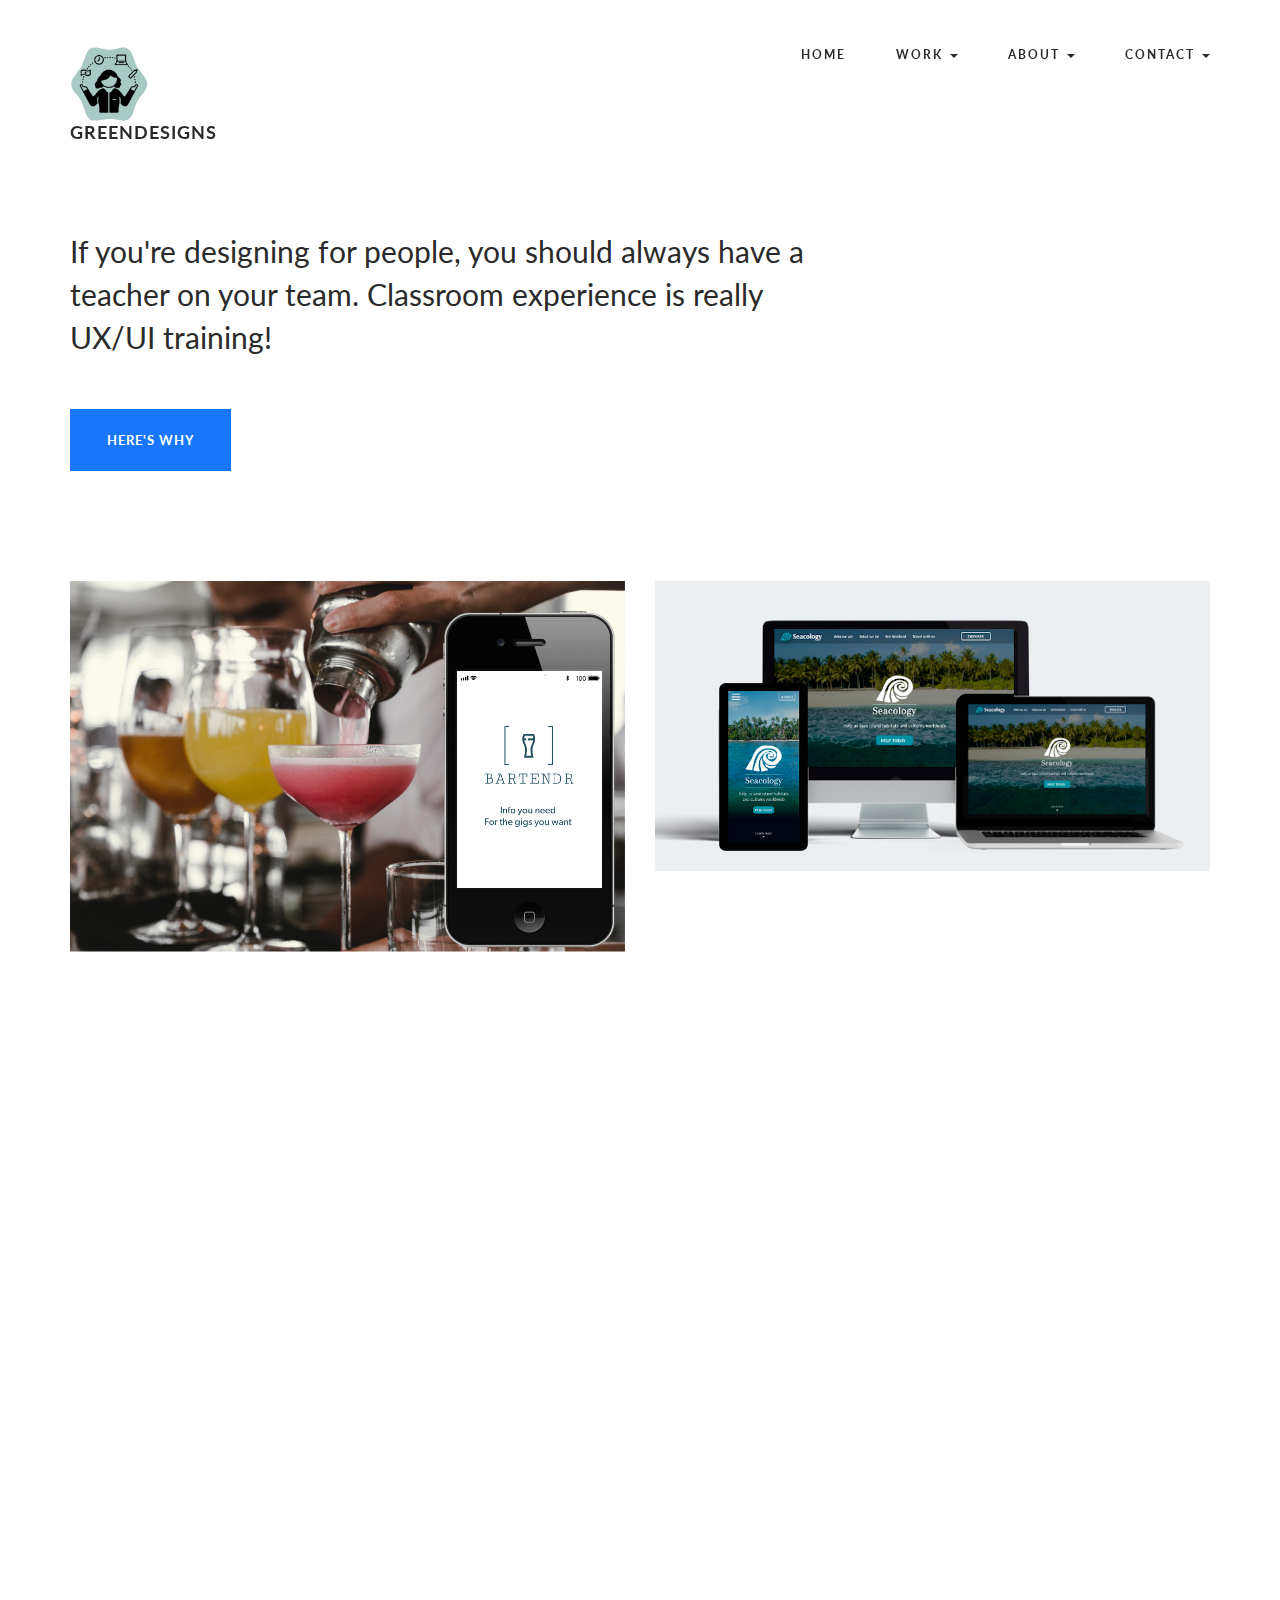
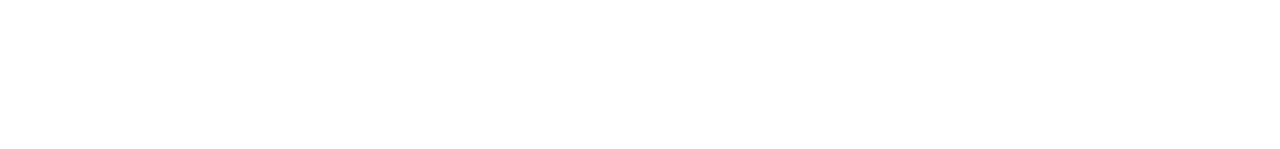
==== index.html @ 4556c654 "Add files via upload" ====
<!DOCTYPE html>
<html lang="en">
<head>
  <meta charset="utf-8">
  <meta http-equiv="X-UA-Compatible" content="IE=edge">
  <meta name="viewport" content="width=device-width, initial-scale=1">
  <!-- The above 3 meta tags *must* come first in the head; any other head content must come *after* these tags -->

  <title>GreenDesigns</title>

  <!-- Favicon -->
  <link href="assets/favicon.ico" rel="shortcut icon" />
  <link href="assets/apple-touch-icon.png" rel="apple-touch-icon" />

  <!-- Fonts -->
  <link href="https://fonts.googleapis.com/css?family=Lato:400,400i,700" rel="stylesheet">
  <link href="assets/vendor/fontawesome/css/font-awesome.min.css" rel="stylesheet" />

  <!-- CSS -->
  <link href="assets/vendor/bootstrap/css/bootstrap.min.css" rel="stylesheet" />
  <link href="assets/vendor/lity/lity.min.css" rel="stylesheet" />

  <!-- Main CSS-->
  <link href="assets/css/style.css" rel="stylesheet" />

  <!-- HTML5 shim and Respond.js for IE8 support of HTML5 elements and media queries -->
  <!-- WARNING: Respond.js doesn't work if you view the page via file:// -->
  <!--[if lt IE 9]>
    <script src="https://oss.maxcdn.com/html5shiv/3.7.2/html5shiv.min.js"></script>
    <script src="https://oss.maxcdn.com/respond/1.4.2/respond.min.js"></script>
  <![endif]-->

</head>
<body>


<nav class="navbar navbar-default navbar-fixed-top" id="nav">
  <div class="container">

    <div class="navbar-header">
      <button type="button" class="navbar-toggle collapsed" data-toggle="collapse" data-target="#bs-example-navbar-collapse-1" aria-expanded="false">
        <span class="sr-only">Toggle navigation</span>
        <span class="icon-bar"></span>
        <span class="icon-bar"></span>
        <span class="icon-bar"></span>
      </button>
      <a href="index.html" class="current navbar-brand"> <img src="assets/images/LogoGreenDesigns.png">GreenDesigns</a>
    </div> <!-- /.navbar-header -->

    <div class="collapse navbar-collapse" id="bs-example-navbar-collapse-1">
      <ul class="nav navbar-nav navbar-right">
        <li class="dropdown">
          <!-- <a href="#" class="dropdown-toggle" data-toggle="dropdown" role="button" aria-haspopup="true" aria-expanded="false">Home <span class="caret"></span></a> -->
          <li class='current'><a class='current' href="index.html">Home</a></li>
          <!-- <ul class="dropdown-menu">
            <li class='current'><a class='current' href="index.html">Home 1</a></li>
            <li><a href="index2.html">Home 2</a></li>
            <li><a href="index3.html">Home 3</a></li>
            <li><a href="index4.html">Home 4</a></li>
            <li><a href="index5.html">Home 5</a></li>
            <li><a href="index6.html">Home 6</a></li>
            <li><a href="index7.html">Home 7</a></li>
            <li><a href="index8.html">Home 8</a></li>
            <li><a href="index9.html">Home 9</a></li>
            <li><a href="index10.html">Home 10</a></li>
          </ul> -->
        </li>

        <li class="dropdown">
          <a href="#" class="dropdown-toggle" data-toggle="dropdown" role="button" aria-haspopup="true" aria-expanded="false">Work <span class="caret"></span></a>
          <ul class="dropdown-menu">
            <!-- <li><a href="work1.html">Work 1</a></li>
            <li><a href="work1-labels.html">Work 1 Labels</a></li>
            <li><a href="work2.html">Work 2</a></li>
            <li><a href="work2-labels.html">Work 2 Labels</a></li>
            <li><a href="work3.html">Work 3</a></li>
            <li><a href="work4.html">Work 4</a></li>
            <li><a href="work5.html">Work 5</a></li>
            <li><a href="single-work1.html">Single Work 1</a></li> -->
            <li><a href="bartender.html">BARTENDR APP</a></li>
            <li><a href="seacology.html">Seacology</a></li>
            <li><a href="NWS.html">National Weather Service</a></li>
            <li><a href="convertibles.html">The Convertibles</a></li>
             <!-- <li><a href="single-work-video.html">Single Work Video</a></li> -->
          </ul>
        </li>

        <li class="dropdown">
          <a href="#" class="dropdown-toggle" data-toggle="dropdown" role="button" aria-haspopup="true" aria-expanded="false">About <span class="caret"></span></a>
          <ul class="dropdown-menu">
            <!-- <li><a href="about-agency.html">About Agency</a></li> -->
            <li class='current'><a class='current' href="about-solo1.html">About Solo</a></li>
            <!-- <li><a href="about-solo2.html">About Solo 2</a></li> -->
          </ul>
        </li>

        <!-- <li class="dropdown">
          <a href="#" class="dropdown-toggle" data-toggle="dropdown" role="button" aria-haspopup="true" aria-expanded="false">Blog <span class="caret"></span></a>
          <ul class="dropdown-menu">
            <li><a href="blog1.html">Blog 1</a></li>
            <li><a href="blog1-sidebar.html">Blog 1 Sidebar</a></li>
            <li><a href="blog2.html">Blog 2</a></li>
            <li><a href="blog2-sidebar.html">Blog 2 Sidebar</a></li>
            <li><a href="blog3.html">Blog 3</a></li>
          </ul>
        </li> -->

        <li class="dropdown">
          <a href="#" class="dropdown-toggle" data-toggle="dropdown" role="button" aria-haspopup="true" aria-expanded="false">Contact <span class="caret"></span></a>
          <ul class="dropdown-menu">
            <!-- <li><a href="contact1.html">Contact 1</a></li>
            <li><a href="contact2.html">Contact 2</a></li> -->
            <li><a href="contact3.html">Contact 3</a></li> 
          </ul>
        </li>
      </ul>
    </div> <!-- /.collapse -->

  </div> <!-- /.container -->
</nav>


<div class="container">
  <div class="intro1">
    <div class="row">
      <div class="col-md-8">

        <p class="scrollreveal">If you're designing for people, you should always have a teacher on your team.  Classroom experience is really UX/UI training!
          <br> </p>

        <div class="scrollreveal">
          <a href="about-solo1.html" class="btn btn-default">Here's Why</a>
        </div>

      </div> <!-- /.col-md-8 -->
    </div> <!-- /.row -->
  </div> <!-- /.intro1 -->
</div> <!-- /.container -->


<div class="work work5">
  <div class="container">
    <div class="row">

      <div class="col-sm-6">
        <a href="bartender.html" class="scrollreveal">
          <img src="assets/images/bartendersplash.png" class="img-responsive" alt="" />
          <div class="overlay">
            <div class="content">
              <p>BARTENDR Details</p>
            </div> <!-- /.content -->
          </div> <!-- /.overlay -->
        </a>

        <a href="convertibles.html" class="scrollreveal">
          <img src="assets/images/convertibleshero1.png" class="img-responsive" alt="" />
          <div class="overlay">
            <div class="content">
              <p>The Convertibles Details</p>
            </div> <!-- /.content -->
          </div> <!-- /.overlay -->
        </a>
      </div> <!-- /.col-md-6 -->

      <div class="col-sm-6">
        <a href="seacology.html" class="scrollreveal">
          <img src="assets/images/seacologymockup.png" class="img-responsive" alt="" />
          <div class="overlay">
            <div class="content">
              <p>Seacology Details</p>
            </div> <!-- /.content -->
          </div> <!-- /.overlay -->
        </a>

        <a href="NWS.html" class="scrollreveal">
          <img src="assets/images/NWShero.png" class="img-responsive" alt="" />
          <div class="overlay">
            <div class="content">
              <p>NWS Details</p>
            </div> <!-- /.content -->
          </div> <!-- /.overlay -->
        </a>
      </div> <!-- /.col-md-6 -->

    </div> <!-- /.row -->
  </div> <!-- /.container -->
</div> <!-- /.work5 -->


<footer class="footer1 scrollreveal">
  <div class="container">
    <div class="row">
      <div class="col-sm-6">
        <div class="brand">
          <p><span>Green</span>Designs</p>
        </div>
        <div class="copyright">
          <p>2019 &copy; All Rights Reserved</p>
        </div>
      </div> <!-- /.col-md-2 -->

      <div class="col-sm-6">
        <ul class="social list-inline list-unstyled pull-right">
          <li><a href="https://www.facebook.com/lynn.zaunergreen"><i class="fa fa-facebook"></i></a></li>
          <li><a href="#"><i class="fa fa-twitter"></i></a></li>
          <li><a href="#"><i class="fa fa-dribbble"></i></a></li>
        </ul>
      </div> <!-- /.col-md-6 -->
    </div> <!-- /.row -->
  </div> <!-- /.container -->
</footer>


<script src="assets/js/jquery-2.2.4.min.js"></script>
<script src="assets/vendor/bootstrap/js/bootstrap.min.js"></script>
<script src="assets/vendor/scrollreveal/scrollreveal.min.js"></script>
<script src="assets/vendor/lity/lity.min.js"></script>
<script src="assets/vendor/match-height/jquery.matchHeight-min.js"></script>
<script src="assets/contact-form/js/validator.min.js"></script>
<script src="assets/contact-form/js/form-scripts.js"></script>
<script src="assets/js/scripts.js"></script>
</body>
</html>
---- assets/css/style.css ----
/*
Template Name: Reflekt
Theme URI: https://wearekllr.com/demos/reflekt-html
Author: KLLR
Author URI: http://themes.wearekllr.com/
Description: Reflekt - Minimalist Portfolio HTML Template
Version: 1.0
Support: https://kllr.ticksy.com
*/


/*--------------------------------------------------------------
>>> TABLE OF CONTENTS:
----------------------------------------------------------------
01. Base
  01.1 Typography
  01.2 Forms
  01.3 Misc
02. Components
  02.1 Navigation
  02.2 Buttons
  02.3 Footer
03. Layout (page sections)
  03.1 intro
  03.2 Work
  03.3 Single-Work
  03.4 About
  03.5 Blog
  03.6 Single-post
  03.7 Contact
04. Media Queries
--------------------------------------------------------------*/

/*--------------------------------------------------------------
01. Base
--------------------------------------------------------------*/

/**
 * 01.1 Typography
 */

body {
    font-family: 'Lato', sans-serif;
    color: #2A2A2A;
}

h1 {
    font-weight: 700;
}

h2 {
    font-size: 40px;
    font-weight: 700;
    line-height: 1.35em;
    margin-top: 0;
}

p {
    font-size: 18px;
}

a {
    color: #1977FF;
    text-decoration: none;
}

.quote {
    font-style: italic;
    font-size: 26px;
}

.light {
    color: #787878;
}


/**
 * 01.2 Forms
 */

.form-control {
    font-size: 16px;
    height: 50px;
    border-radius: 0;
    -webkit-box-shadow: none;
    box-shadow: none;
}


/**
 * 01.3 Misc.
 */

.container-fluid {
    padding-right: 0px;
    padding-left: 0px;
}

.container-fluid .col-md-6 {
    padding-right: 0px;
    padding-left: 0px;
}

.no-gutter > [class*='col-'] {
    padding-right: 0;
    padding-left: 0;
}

.row-centered {
    text-align: center;
}

.col-centered {
    display: inline-block;
    float: none;
    text-align: left;
    margin-right: -4px;
}



/*--------------------------------------------------------------
02. Components
--------------------------------------------------------------*/

/**
 * 02.1 Navigation
 */

.navbar-default {
    background-color: transparent;
    border: none;
    padding-top: 30px;
}

.navbar-default .navbar-brand {
    color: #2A2A2A;
    font-size: 18px;
    font-weight: 700;
    letter-spacing: 1px;
    text-transform: uppercase;
}

.navbar-default .navbar-brand:hover {
    color: #2A2A2A;
}

.navbar-default .navbar-nav > li > a {
    color: #2A2A2A;
    font-size: 12px;
    font-weight: 700;
    letter-spacing: 2px;
    text-transform: uppercase;
    transition: color ease-in-out 300ms;
    -webkit-transition: color ease-in-out 300ms;
}

.navbar-default .navbar-nav > li > a:hover {
    color: #1977FF;
}

ul.nav.navbar-nav {
    padding-top: 5px;
}

.nav > li > a {
    padding: 10px 25px;
}

.navbar-right {
    margin-right: -25px;
}

#nav.scrolled {
    background-color: #fff;
    padding-top: 10px;
    padding-bottom: 5px;
    -webkit-box-shadow: 0 2px 20px 0 rgba(26, 26, 26, 0.08);
    box-shadow: 0 2px 20px 0 rgba(26, 26, 26, 0.08);
    transition: all ease-in-out 300ms;
    -webkit-transition: all ease-in-out 300ms;
}

.dropdown-menu {
    border-color: #ececec;
    border-radius: 0;
    top: 50px;
    -webkit-box-shadow: 0 8px 25px rgba(30, 30, 30, 0.1);
    box-shadow: 0 8px 25px rgba(30, 30, 30, 0.1);
    padding: 18px 10px 18px 20px;
}

.dropdown-menu > li > a {
    color: #787878;
    font-size: 14px;
    padding-top: 7px;
    padding-bottom: 7px;
}

.navbar-default .navbar-nav > .open > a,
.navbar-default .navbar-nav > .open > a:focus {
    color: #1977FF;
    background-color: transparent;
}

.dropdown-menu > li > a:focus,
.dropdown-menu > li > a:hover {
    background-color: transparent;
    color: #1977FF;
}

.navbar-default .navbar-toggle {
    border: none;
}

.navbar-default .navbar-toggle .icon-bar {
    background-color: #2A2A2A;
    width: 24px;
    height: 3px;
}


/* page nav */

.page-nav {
    padding-top: 95px;
    padding-bottom: 30px;
}

.page-nav a {
    font-size: 12px;
    color: #787878;
    text-transform: uppercase;
    text-decoration: none;
    letter-spacing: 1px;
}

.page-nav i {
    font-size: 25px;
    color: #e1e1e1;
    bottom: 5px;
    position: relative;
}

.page-nav h2 {
    font-size: 18px;
    font-weight: 700;
    color: #2A2A2A;
    text-transform: none;
}


/**
 * 02.1 Buttons
 */

.btn {
    font-size: 13px;
    font-weight: 700;
    text-transform: uppercase;
    letter-spacing: 1px;
    border-width: 2px;
    border-radius: 0px;
    padding: 20px 35px;
    transition: all ease-in-out 300ms;
    -webkit-transition: all ease-in-out 300ms;
}

.btn-default {
    background-color: #1977FF;
    color: #fff;
    border-color: #1977FF;
}

.btn-default:hover {
    background-color: transparent;
    color: #1977FF;
    border-color: #1977FF;
}

.btn-dark {
    background-color: #2A2A2A;
    color: #fff;
    border-color: #2A2A2A;
}

.btn-dark:hover {
    background-color: transparent;
    color: #2A2A2A;
}

.btn-white {
    background-color: #fff;
    color: #2A2A2A;
    border-color: #fff;
}

.btn-white:hover {
    background-color: transparent;
    color: #fff;
    border-color: #fff;
}

.btn-tag {
    background-color: transparent;
    color: #787878;
    border-color: #787878;
    border-width: 1px;
    padding: 8px 12px;
    text-transform: none;
    font-weight: 400;
    margin-bottom: 12px;
}

.btn-tag:hover {
    background-color: #787878;
    color: #fff;
    border-color: #787878;
}


/**
* 02.3 Footer
*/

footer .brand {
    text-transform: uppercase;
    font-size: 18px;
    color: #939393;
}

footer .brand span {
    color: #2A2A2A;
}

footer .nav-footer a {
    color: #787878;
    font-size: 16px;
    transition: opacity ease-in-out 300ms;
    -webkit-transition: opacity ease-in-out 300ms;
}

footer .nav-footer a:hover {
    color: #1977FF;
    text-decoration: none;
}

footer .nav-footer .footer-title {
    font-size: 16px;
    margin-bottom: 20px;
    color: #2A2A2A !important;
}

footer .nav-footer li {
    margin-bottom: 10px;
}

footer .social {
    text-align: right;
}

footer .social a {
    color: #2A2A2A;
    font-size: 18px;
}

footer .social i {
    transition: transform ease-in-out 300ms;
    -webkit-transition: transform ease-in-out 300ms;
}

footer .social i:hover {
    -webkit-transform: translateY(-3px);
    transform: translateY(-3px);
}

footer .social li {
    margin-left: 6px;
}

.footer1 {
    padding-top: 100px;
    padding-bottom: 50px;
}

.footer2 {
    text-align: center;
    padding-top: 90px;
    padding-bottom: 30px;
}

.footer2 .brand p {
    font-size: 24px;
}

.footer2 .social {
    text-align: center;
    margin-top: 20px;
    margin-bottom: 30px;
}

.footer3 {
    padding-top: 80px;
    padding-bottom: 40px;
}

.footer3 .social {
    text-align: center;
    margin-bottom: 30px;
}

.footer3 .social a {
    font-size: 13px;
    text-transform: uppercase;
    font-weight: 700;
    transition: color ease-in-out 300ms;
    -webkit-transition: color ease-in-out 300ms;
    margin-left: 10px;
    margin-right: 10px;
}

.footer3 .social a:hover {
    color: #1977FF;
    text-decoration: none;
}

.footer3 .copyright {
    text-align: center;
}

.copyright p {
    font-size: 14px;
    color: #787878;
    margin-top: 8px;
}



/*--------------------------------------------------------------
03. Layout
--------------------------------------------------------------*/

/**
* 03.1 Intro
*/

.intro1 {
    padding-bottom: 110px;
}

.intro1 p {
    font-size: 30px;
    padding: 230px 0px 40px 0px;
}

.intro2 {
    text-align: center;
    padding: 240px 0px 130px 0px;
}

.intro2 h1 {
    font-size: 70px;
    font-weight: 700;
    padding-bottom: 50px;
}

.intro2 p {
    font-size: 20px;
    color: #676767;
    padding-bottom: 40px;
}

.intro3 {
    text-align: left;
    padding: 200px 0px 100px 0px;
}

.intro3 h1 {
    font-size: 55px;
    padding-bottom: 25px;
}

.intro3 p {
    font-size: 20px;
    color: #676767;
}

.intro4 {
    text-align: center;
    padding-top: 280px;
    padding-bottom: 180px;
}

.intro4 h1 {
    font-size: 50px;
    font-weight: 400;
    margin-bottom: 40px;
}

.intro4 p {
    font-size: 20px;
    color: #676767;
    width: 75%;
    margin-left: auto;
    margin-right: auto;
    padding-bottom: 40px;
}

.intro4 .social-links {
    font-size: 14px;
    font-weight: 700;
}

.intro4 .social-links .social-fb {
    color: #3A5B97;
}

.intro4 .social-links .social-twit {
    color: #1EA4F1;
}

.intro4 .social-links .social-insta {
    color: #9C39A4;
}

.intro4 .social-links .social-dbl {
    color: #E84E89;
}

.intro4 .social-links li {
    margin-right: 7px;
    margin-left: 7px;
}

.intro5 {
    text-align: left;
    padding: 250px 0px 100px;
}

.intro5 h1 {
    font-size: 50px;
    padding-bottom: 10px;
}

.intro5 h2 {
    font-size: 22px;
    color: #1977FF;
    padding-bottom: 25px;
}

.intro5 p {
    font-size: 20px;
    color: #676767;
    padding-bottom: 35px;
}

.intro5 a {
    color: #a1a1a1;
    transition: color ease-in-out 300ms;
    -webkit-transition: color ease-in-out 300ms;
}

.intro5 a:hover {
    color: #1977FF;
    text-decoration: none;
}

.intro5 li {
    margin-right: 15px;
}

.intro6 {
    text-align: left;
    overflow: hidden;
}

.intro6 h1 {
    font-size: 40px;
    padding-bottom: 35px;
}

.intro6 p {
    font-size: 20px;
    color: #676767;
    padding-bottom: 40px;
}

.intro6 a {
    font-weight: 700;
    color: #2A2A2A;
    transition: color ease-in-out 300ms;
    -webkit-transition: color ease-in-out 300ms;
}

.intro6 a:hover {
    color: #1977FF;
    text-decoration: none;
}

.intro6 li {
    margin-right: 15px;
}

.intro6 .intro-half-left {
    display: -ms-flex;
    display: -webkit-flex;
    display: flex;
    height: 100vh;
    padding-left: 80px;
    padding-right: 80px;
}

.intro6 .content {
    margin-top: auto;
    margin-bottom: auto;
}

.intro6 .intro-half-bg {
    height: 100vh;
    width: 100%;
    background-image: url(../images/intro6bg.jpg);
    background-size: cover;
    background-position: center;
}

.intro7 {
    background-image: url(../images/intro7bg.jpg);
    background-size: cover;
    background-position: center;
    height: 100vh;
    text-align: center;
    display: -ms-flex;
    display: -webkit-flex;
    display: flex;
}

.intro7 .content {
    margin: auto auto;
}

.intro7 h1 {
    font-size: 80px;
    padding-bottom: 45px;
}

.intro7 p {
    font-size: 20px;
    line-height: 1.6em;
    padding-bottom: 40px;
    width: 70%;
    margin-left: auto;
    margin-right: auto;
}

.intro8 {
    text-align: center;
}

.intro8 .frame {
    height: 65vh;
    display: -ms-flex;
    display: -webkit-flex;
    display: flex;
    border: 2px solid #f0f0f0;
    margin-top: 120px;
}

.intro8 .frame .content {
    margin: auto auto;
}

.intro8 h1 {
    font-size: 60px;
    margin-bottom: 45px;
}

.intro8 p {
    font-size: 20px;
    line-height: 1.6em;
    width: 70%;
    margin-left: auto;
    margin-right: auto;
    margin-bottom: 30px;
}

.intro9 .bg {
    background-color: #fafafa;
    height: 550px;
    margin-top: 120px;
    margin-bottom: 120px;
    display: -ms-flex;
    display: -webkit-flex;
    display: flex;
}

.intro9 .bg .content {
    margin-top: auto;
    margin-bottom: auto;
    padding-left: 90px;
}

.intro9 h1 {
    font-size: 50px;
    margin-bottom: 35px;
}

.intro9 p {
    font-size: 18px;
    line-height: 1.6em;
    width: 70%;
    margin-bottom: 30px;
}

.intro9 .social-links {
    font-size: 14px;
    font-weight: 700;
}

.intro9 .social-links a {
    color: #2A2A2A;
    transition: color ease-in-out 300ms;
    -webkit-transition: color ease-in-out 300ms;
}

.intro9 .social-links a:hover {
    color: #1977FF;
    text-decoration: none;
}

.intro9 .social-links li {
    margin-right: 15px;
}

.intro10 {
    margin-top: 150px;
    margin-bottom: 100px;
}

.intro10 h1 {
    font-size: 50px;
    margin-bottom: 25px;
}

.intro10 p {
    font-size: 18px;
    line-height: 1.6em;
    margin-bottom: 30px;
}

.intro10 .intro-half-left {
    display: -ms-flex;
    display: -webkit-flex;
    display: flex;
    height: 540px;
}

.intro10 .intro-half-left .content {
    margin-top: auto;
    margin-bottom: auto;
}


/**
 * 02.2 Work
 */

.work-intro {
    text-align: center;
    margin-top: 200px;
    margin-bottom: 90px;
}

.work-intro h2 {
    font-size: 40px;
}

.work-intro p {
    color: #787878;
}

.work a {
    position: relative;
    display: block;
}

.work a:hover .overlay {
    opacity: 1;
}

.work img {
    margin-left: auto;
    margin-right: auto;
    margin-bottom: 30px;
}

.work .overlay {
    background-color: rgba(255, 255, 255, 0.88);
    position: absolute;
    top: 0;
    bottom: 0;
    left: 0;
    right: 0;
    opacity: 0;
    transition: all ease-in-out 300ms;
    -webkit-transition: all ease-in-out 300ms;
    display: -ms-flex;
    display: -webkit-flex;
    display: flex;
}

.work .overlay .content {
    margin: auto auto;
}

.work .overlay p {
    color: #1977FF;
    font-size: 14px;
    font-weight: 700;
    letter-spacing: 1px;
    text-transform: uppercase;
}

.work1-text .text {
    text-align: center;
    font-size: 16px;
    font-weight: 700;
    margin-bottom: 60px;
}

.work2-text .text {
    text-align: center;
    font-size: 14px;
    font-weight: 700;
    margin-bottom: 50px;
}

.work3 img,
.work4 img {
    margin-bottom: 0;
}


/**
 * 03.3 Single-work
 */

.single-work1 {
    text-align: center;
}

.single-work1 img {
    padding-bottom: 30px;
    margin-left: auto;
    margin-right: auto;
}

.single-work-intro {
    padding-top: 250px;
    margin-bottom: 70px;
}

.single-work-intro h1 {
    font-size: 55px;
}

.single-work-intro p {
    line-height: 1.6em;
    margin-top: 25px;
    margin-bottom: 25px;
    width: 80%;
    margin-left: auto;
    margin-right: auto;
}

.single-work-info li {
    font-size: 14px;
    font-weight: 700;
    text-transform: uppercase;
    color: #787878;
    padding-right: 15px;
}

.single-work2 .single-work-intro {
    padding-top: 250px;
    text-align: left;
}

.single-work2 .single-work-intro p {
    margin-left: 0;
}

.single-work2 img {
    margin-left: auto;
    margin-right: auto;
}

.single-work2 h1 {
    font-size: 55px;
}

.single-work2 p {
    padding: 25px 0px 25px 0px;
}

.single-work2 .single-work-description {
    padding-top: 100px;
    padding-bottom: 90px;
}

.single-work2 h2 {
    font-size: 30px;
}

.single-work2 .description-process h3 {
    font-size: 20px;
}

.single-work2 .description-process span {
    color: #a1a1a1;
    padding-right: 10px;
}

.single-work2 .description-process p {
    font-size: 16px;
}

.single-work3 {
    padding-top: 260px;
}

.single-work3 h1 {
    font-size: 48px;
}

.single-work3 .single-work-intro {
    border: 2px solid #e1e1e1;
    padding: 70px 60px 135px 60px;
    margin-bottom: 0;
}

.single-work3 .single-work-intro p {
    margin-left: 0;
    width: 100%;
}

.single-work3 img {
    margin-bottom: 30px;
    margin-left: auto;
    margin-right: auto;
}

.single-work4 {
    overflow-x: hidden;
    position: relative;
}

.single-work4 .single-work-intro {
    height: 100vh;
    display: -ms-flex;
    display: -webkit-flex;
    display: flex;
    padding-top: 0;
    padding-left: 60px;
    padding-right: 60px;
    margin-bottom: 0;
}

.single-work4 .single-work-intro p {
    margin-left: 0;
    width: 100%;
}

.single-work4 .content {
    margin-top: auto;
    margin-bottom: auto;
}

.single-work4 .work-half-bg {
    background-image: url(../images/single-work4.jpg);
    background-size: cover;
    background-position: center;
    height: 100vh;
    width: 100%;
}

.single-work4 .page-nav {
    padding: 0px !important;
    position: absolute;
    bottom: 30px;
    left: 0;
    right: 0;
}


/* single work video */

.single-work-video img {
    padding-bottom: 0;
}

a.video-player {
    background-size: 100%;
    background-position: center;
    background-repeat: no-repeat;
    width: 750px;
    height: 420px;
    margin-top: 100px;
    margin-left: auto;
    margin-right: auto;
    display: -ms-flex;
    display: -webkit-flex;
    display: flex;
    position: relative;
}

.play-button {
    margin: auto auto;
}

.play-button img {
    transition: all ease-in-out 300ms;
    -webkit-transition: all ease-in-out 300ms;
}

.play-button img:hover {
    -webkit-transform: scale(1.08);
    transform: scale(1.08);
}


/**
 * 03.4 About
 */

.agency-intro {
    text-align: center;
    padding-top: 200px;
    padding-bottom: 70px;
}

.agency-intro h1 {
    font-size: 40px;
    padding-bottom: 40px;
}

.agency-intro p {
    color: #787878;
    line-height: 1.6em;
    padding-bottom: 70px;
    width: 75%;
    margin-left: auto;
    margin-right: auto;
}

.services {
    padding-top: 80px;
}

.services h1 {
    text-align: center;
    font-size: 40px;
    padding-bottom: 30px;
}

.services p {
    text-align: center;
    color: #787878;
    line-height: 1.6em;
    width: 70%;
    margin-left: auto;
    margin-right: auto;
    margin-bottom: 80px;
}

.service-item i {
    font-size: 28px;
    color: #1977FF;
    display: inline-block;
    margin-right: 15px;
}

.service-item h3 {
    font-size: 24px;
    color: #2A2A2A;
    display: inline-block;
}

.service-item li:first-child {
    padding-bottom: 30px;
    margin: 0px !important;
}

.service-item li {
    color: #A1A1A1;
    font-size: 18px;
    margin-bottom: 18px;
}

.about-agency .quote {
    text-align: center;
    padding-top: 140px;
    padding-bottom: 150px;
}

.about-agency .quote p {
    font-size: 30px;
    font-style: italic;
    width: 75%;
    margin-left: auto;
    margin-right: auto;
}

.team {
    padding-bottom: 90px;
}

.team-intro h1 {
    text-align: center;
    font-size: 40px;
    padding-bottom: 30px;
}

.team-intro p {
    text-align: center;
    color: #787878;
    line-height: 1.6em;
    width: 70%;
    margin-left: auto;
    margin-right: auto;
    margin-bottom: 70px;
}

.team-member {
    text-align: center;
}

.team-member img {
    margin-left: auto;
    margin-right: auto;
}

.team-member p {
    font-size: 20px;
    padding-top: 30px;
}

.team-member .team-role {
    font-size: 16px;
    color: #787878;
    padding: 0px 0px 10px 0px;
}

.team-member i {
    font-size: 16px;
    color: #2A2A2A;
}


/* about solo */

.about-solo1 {
    overflow-x: hidden;
}

.about-half-bg {
    height: 100vh;
    width: 100%;
    background-image: url(../images/about-solo1.jpg);
    background-size: cover;
    background-position: center;
}

.about-solo-wrap {
    height: 100vh;
    display: -ms-flex;
    display: -webkit-flex;
    display: flex;
}

.about-solo-wrap .content {
    padding-top: 100px;
    padding-left: 60px;
    padding-right: 60px;
    margin-top: auto;
    margin-bottom: auto;
}

.about-solo-wrap h2 {
    font-size: 50px;
    margin-bottom: 35px;
}

.about-solo-wrap p {
    color: #787878;
    line-height: 1.6em;
    margin-bottom: 30px;
}

.about-solo-wrap .social-links {
    font-size: 14px;
    font-weight: 700;
    margin-top: 20px;
}

.about-solo-wrap .social-links .social-fb {
    color: #3A5B97;
}

.about-solo-wrap .social-links .social-twit {
    color: #1EA4F1;
}

.about-solo-wrap .social-links .social-insta {
    color: #9C39A4;
}

.about-solo-wrap .social-links .social-dbl {
    color: #E84E89;
}

.about-solo-wrap .social-links li {
    margin-right: 15px;
}

.about-solo2 img {
    margin-top: 200px;
    margin-bottom: 130px;
}

.about-solo2 h2 {
    text-align: center;
    font-size: 40px;
    margin-bottom: 40px;
}

.about-solo2 p {
    color: #787878;
    text-align: center;
}

.about-solo2-intro p {
    line-height: 1.6em;
    width: 70%;
    margin-left: auto;
    margin-right: auto;
}


/**
 * 03.5 Blog
 */

.blog1-sidebar {
    padding-top: 200px;
    padding-bottom: 50px;
}

.blog1-sidebar .sidebar input#search.form-control {
    border-radius: 0;
}

.blog1-sidebar .sidebar .form-control {
    margin-bottom: 50px;
}

.blog1-sidebar .sidebar h3 {
    font-size: 16px;
    text-transform: uppercase;
    letter-spacing: 1px;
    margin-bottom: 18px;
}

.blog1-sidebar .sidebar-categories {
    margin-bottom: 48px;
}

.blog1-sidebar .sidebar-categories a {
    color: #787878;
    line-height: 2;
}

.blog1-sidebar .sidebar-recent {
    margin-bottom: 48px;
}

.blog1-sidebar .sidebar-recent .sidebar-recent-post {
    margin-bottom: 15px;
}

.blog1-sidebar .sidebar-recent .sidebar-recent-post a {
    color: #787878;
    display: block;
}

.blog1-sidebar .sidebar-tags li {
    margin-bottom: 10px;
}

.blog1 {
    padding-top: 200px;
    padding-bottom: 20px;
}

.blog-post {
    padding-bottom: 100px;
}

.blog-post img {
    padding-bottom: 50px;
}

.blog-post h1 {
    font-size: 36px;
    margin-bottom: 5px;
}

.blog-post .light {
    font-size: 16px;
    color: #a1a1a1;
}

.blog-post .blog-post-text {
    color: #787878;
    margin: 20px 0px;
}

.blog-post a.read-more {
    color: #2A2A2A;
    text-transform: uppercase;
    letter-spacing: 2px;
}

.blog-post a.read-more:hover {
    color: #1977FF;
    text-decoration: none;
}

.blog-post-box {
    margin-bottom: 110px;
    display: -ms-flex;
    display: -webkit-flex;
    display: flex;
}

.blog-post-box .post-box-image {
    background-size: cover;
    background-position: center;
    width: 100%;
}

.blog-post-box .box-thumb1 {
    background-image: url(../images/blog-post3.jpg);
}

.blog-post-box .box-thumb2 {
    background-image: url(../images/blog-post4.jpg);
}

.blog-post-box .box-thumb3 {
    background-image: url(../images/blog-post5.jpg);
}

.blog-post-box .post-box-content {
    background-color: #fbfbfb;
    padding: 40px 30px 45px 40px;
    position: relative;
}

.blog-post-box .post-box-content h1 {
    font-size: 22px;
    margin-bottom: 5px;
}

.blog-post-box .post-box-content .light {
    margin-bottom: 40px;
}

.blog-post-box .post-box-content p {
    font-size: 16px;
}

.blog-post-box .post-box-content .blog-post-text {
    margin-bottom: 80px;
}

.blog-post-box .post-box-content a {
    color: #2A2A2A;
    font-weight: 700;
    font-size: 12px;
    text-transform: uppercase;
    letter-spacing: 2px;
    padding-bottom: 15px;
}

.blog-post-box .post-box-content hr {
    margin-top: 10px;
    border: 1px solid #e1e1e1;
    width: 100%;
}

.blog3 {
    padding-top: 200px;
    padding-bottom: 50px;
}

.blog3 img {
    margin-left: auto;
    margin-right: auto;
}

.blog3 .blog-post-box-alt {
    margin-bottom: 30px;
}

.blog3 .blog-post-box-alt .post-box-content-alt {
    background-color: #fbfbfb;
    padding: 40px 45px 50px 45px;
    position: relative;
}

.blog3 .blog-post-box-alt .post-box-content-alt h1 {
    font-size: 22px;
    margin-bottom: 5px;
}

.blog3 .blog-post-box-alt .post-box-content-alt .light {
    margin-bottom: 35px;
}

.blog3 .blog-post-box-alt .post-box-content-alt p {
    font-size: 16px;
    color: #787878;
}


/**
 * 03.6 Single Post
 */

.single-post1 {
    padding-top: 280px;
    padding-bottom: 140px;
    overflow-x: hidden;
}

.single-post1 .sidebar input#search.form-control {
    border-radius: 0;
}

.single-post1 .sidebar .form-control {
    margin-bottom: 50px;
}

.single-post1 .sidebar h3 {
    font-size: 16px;
    text-transform: uppercase;
    letter-spacing: 1px;
    margin-bottom: 18px;
}

.single-post1 .sidebar-categories {
    margin-bottom: 48px;
}

.single-post1 .sidebar-categories a {
    color: #787878;
    line-height: 2;
}

.single-post1 .sidebar-recent {
    margin-bottom: 48px;
}

.single-post1 .sidebar-recent .sidebar-recent-post {
    margin-bottom: 15px;
}

.single-post1 .sidebar-recent .sidebar-recent-post a {
    color: #787878;
}

.single-post1 .sidebar-tags li {
    margin-bottom: 10px;
}

.single-post1 .quote p {
    font-size: 26px;
    font-style: italic;
    line-height: 1.65em;
    text-align: center;
    padding-bottom: 50px;
}

.single-post1 img {
    margin-bottom: 40px;
    margin-left: auto;
    margin-right: auto;
}

.single-post1 hr {
    border-top: 2px solid #eee;
}

.single-post-intro {
    padding-bottom: 45px;
}

.single-post-intro img {
    padding-bottom: 40px;
}

.single-post-intro h1 {
    font-size: 42px;
}

.single-post-intro p {
    font-size: 16px;
}

.post-text {
    padding-top: 10px;
    padding-bottom: 20px;
}

.post-text p {
    padding-bottom: 30px;
    line-height: 1.5;
}

.single-post-info {
    padding-top: 70px;
    padding-bottom: 60px;
}

.post-author img {
    position: relative;
    bottom: 10px;
}

.post-author p {
    margin: 0px;
}

.post-author .author-info {
    position: relative;
    left: 20px;
}

.post-author .author-info a {
    text-transform: uppercase;
    font-size: 12px;
    font-weight: 700;
    letter-spacing: 1;
}

.post-author .light {
    font-size: 16px;
    font-weight: 400;
}


/**
 * 03.7 Contact
 */

.contact .form-group {
    margin-bottom: 30px;
}

.contact-intro {
    padding-bottom: 140px;
}

.contact-intro h1 {
    font-size: 40px;
    padding-bottom: 20px;
}

.contact-intro p {
    font-size: 20px;
}

.contact1 {
    padding-top: 240px;
    padding-bottom: 130px;
}

.contact1 .contact-info .contact-info-title {
    font-size: 22px;
    font-weight: 700;
    margin-bottom: 20px;
}

.contact1 .contact-info p {
    font-size: 16px;
}

.contact2 {
    padding-top: 260px;
    padding-bottom: 100px;
}

.contact2 .contact-intro {
    text-align: center;
}

.contact2 h2 {
    font-size: 22px;
    margin-bottom: 50px;
}

.contact2 .contact-info p {
    font-size: 16px;
    font-weight: 700;
    margin-top: 20px;
}

.contact3 {
    padding: 260px 0px 140px 0px;
}

.contact3 .contact-intro {
    text-align: center;
    padding-bottom: 75px;
}

.contact3 #contactForm {
    width: 750px;
    margin-left: auto;
    margin-right: auto;
}



/*--------------------------------------------------------------
04. Media queries
--------------------------------------------------------------*/

@media only screen and (max-width: 1200px) {
    .single-work3 h1 {
        font-size: 40px;
    }
    .single-work3 .single-work-intro {
        padding: 50px 40px 70px 40px;
    }
}

@media only screen and (max-width: 992px) {
    .intro6 .intro-half-left {
        height: auto;
        padding-top: 150px;
        padding-bottom: 50px;
    }
    .intro6 .intro-half-bg {
        height: 300px;
    }
    .single-work3 .single-work-intro {
        border: none;
        text-align: center;
    }
    .team {
        padding-bottom: 20px;
    }
    .agency-intro p {
        width: 100%;
    }
    .team-member {
        margin-bottom: 50px;
    }
    .about-solo2-intro p {
        width: 100%;
    }
    .blog-post-box {
        flex-direction: column;
    }
    .blog-post-box .post-box-image {
        height: 260px;
    }
    .contact2 {
        padding-bottom: 100px;
    }
    .contact2 .contact-info {
        margin-bottom: 50px;
    }
    .contact3 #contactForm {
        width: 100%;
    }
}

@media only screen and (max-width: 768px) {
    ul.nav.navbar-nav {
        background-color: #fff;
        -webkit-box-shadow: 0 2px 20px 0 rgba(26, 26, 26, 0.08);
        box-shadow: 0 2px 20px 0 rgba(26, 26, 26, 0.08);
    }
    .intro4 h1 {
        font-size: 35px;
    }
    .intro4 p {
        width: 100%;
    }
    .intro4 .social-links li {
        margin-right: 4px;
        margin-left: 4px;
    }
    .intro7 h1 {
        font-size: 60px;
    }
    .intro8 .frame {
        border: none;
    }
    .intro8 p {
        width: 80%;
    }
    .intro9 .bg .content {
        padding-left: 30px;
    }
    .intro9 p {
        width: 90%;
    }
    .services {
        text-align: center;
    }
    .services p {
        width: 100%;
    }
    .service-item {
        margin-bottom: 60px;
    }
    .about-agency .quote p {
        width: 100%;
    }
    .team-intro p {
        width: 100%;
    }
    .blog3 {
        text-align: center;
    }
    .blog3 .blog-post-box-alt .post-box-content-alt {
        background-color: #fff;
        padding-left: 15px;
        padding-right: 15px;
    }
    .contact1 .contact-intro {
        text-align: center;
        padding-bottom: 40px;
    }
    .contact1 .contact-info {
        text-align: center;
    }
    .contact1 .contact-info .contact-info-title {
        margin-top: 40px;
    }
    .footer1 {
        text-align: center;
    }
    .footer1 .social {
        text-align: center;
        float: none !important;
        margin-top: 20px;
    }
}

@media only screen and (max-width: 750px) {
    a.video-player {
        width: 100%;
    }
}

@media only screen and (max-width: 480px) {
    .intro6 .intro-half-left {
        padding-left: 30px;
        padding-right: 20px;
    }
    .intro6 li {
        margin-right: 3px;
    }
}

@media only screen and (max-width: 320px) {
    .intro4 h1 {
        font-size: 35px;
    }
    .intro4 p {
        width: 100%;
    }
    .intro4 .social-links li {
        margin-right: 2px;
        margin-left: 2px;
    }
    .intro5 li {
        margin-right: 3px;
    }
    .intro7 h1 {
        font-size: 40px;
    }
    .intro7 p {
        width: 100%;
    }
    .intro8 .frame {
        margin-bottom: 40px;
    }
}
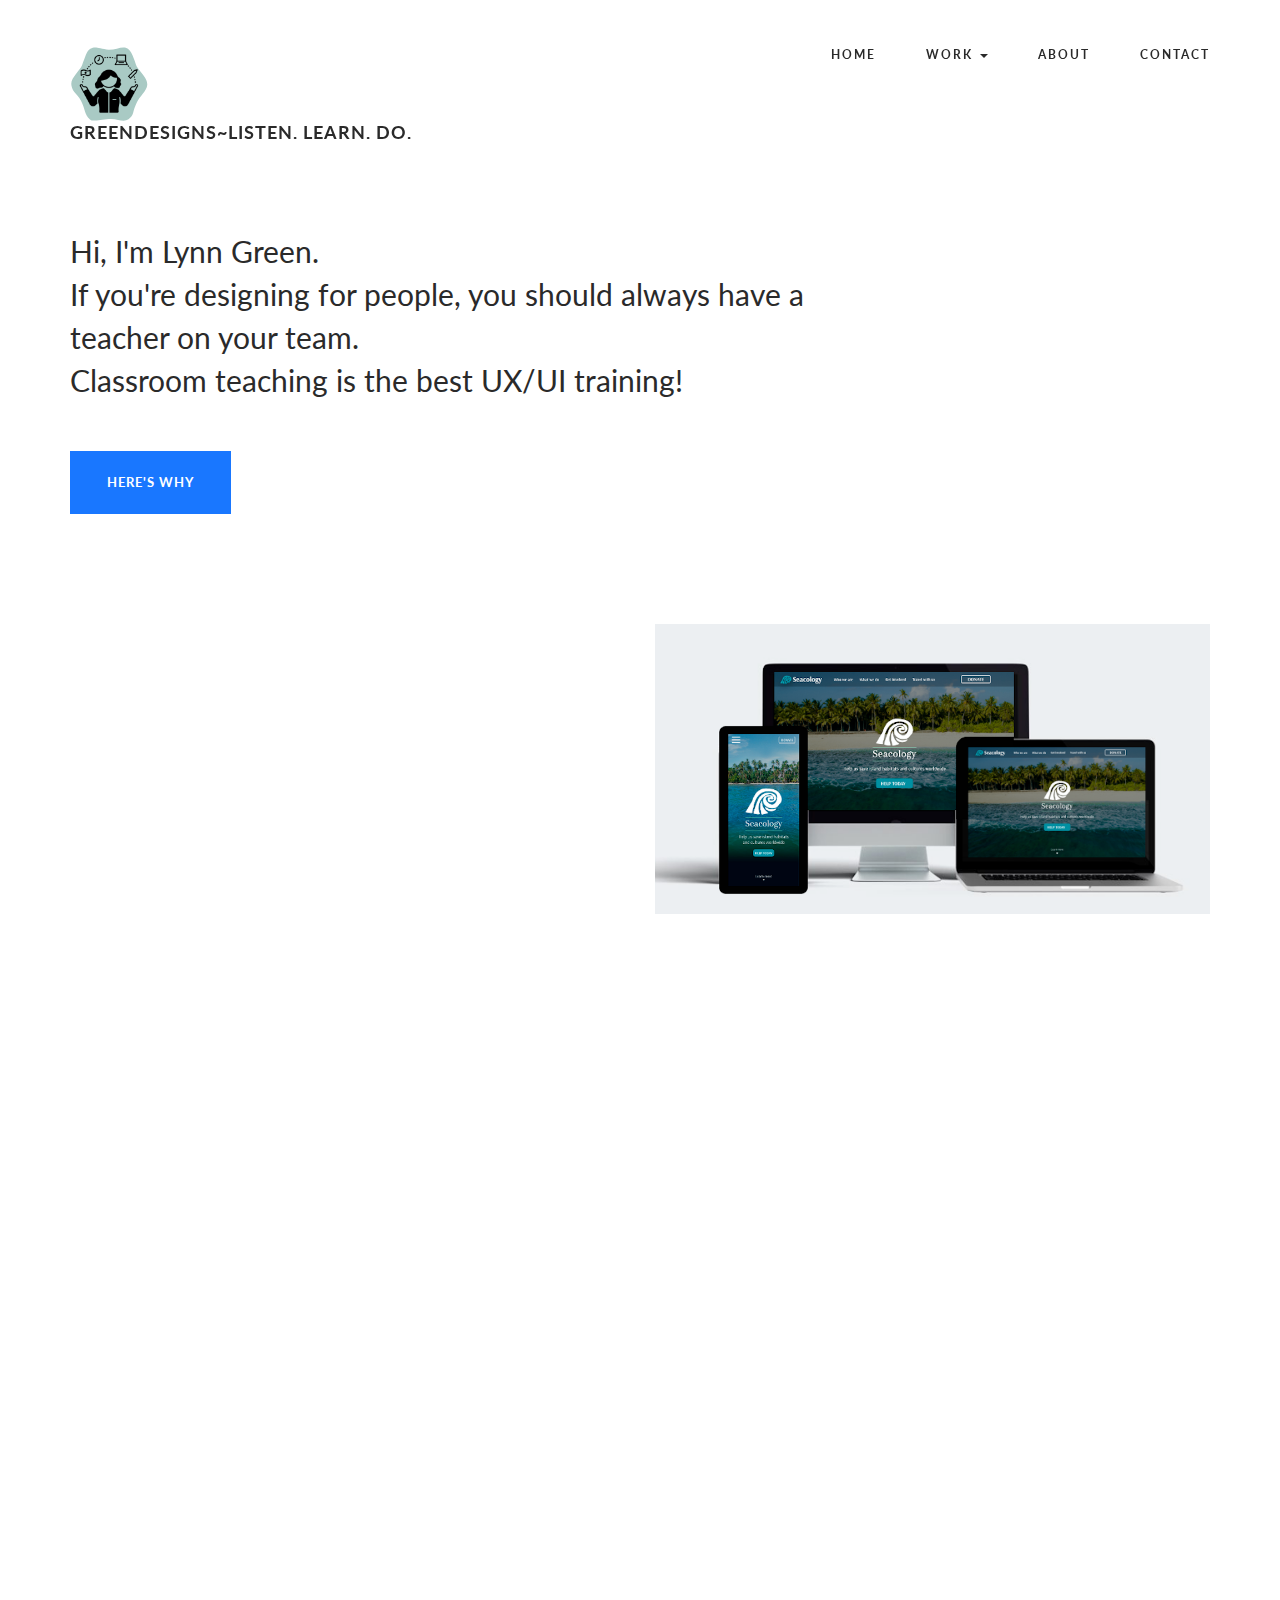
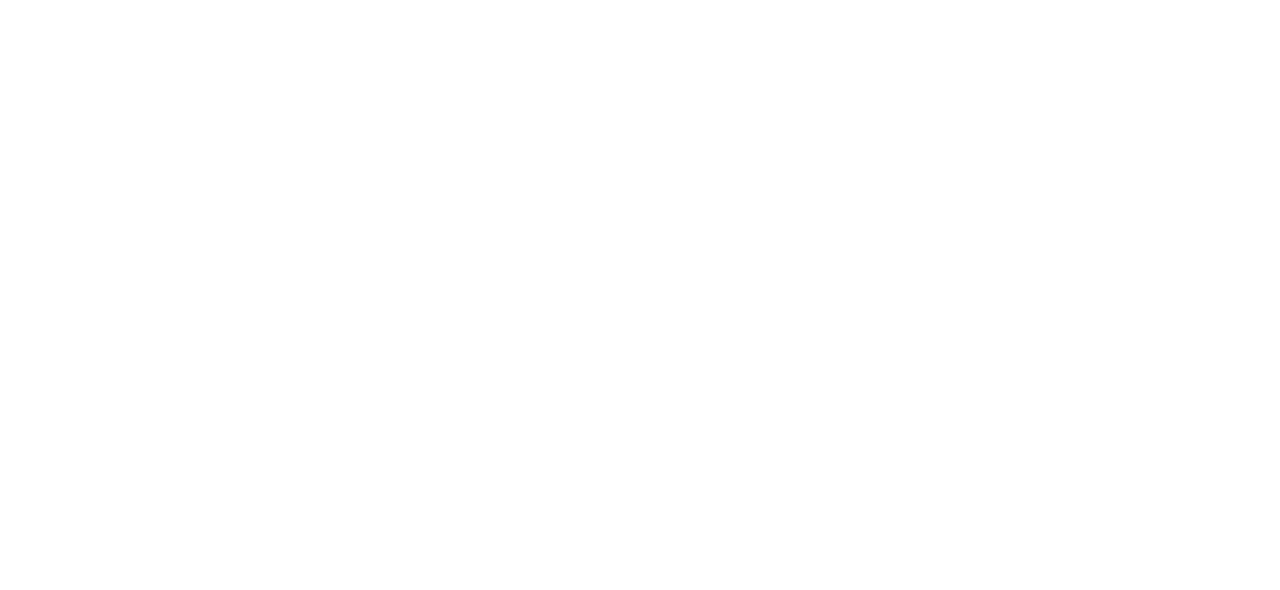
==== commit 4bb207ef: "Navigation and RecipeBox" ====
--- a/index.html
+++ b/index.html
@@ -6,7 +6,7 @@
   <meta name="viewport" content="width=device-width, initial-scale=1">
   <!-- The above 3 meta tags *must* come first in the head; any other head content must come *after* these tags -->
 
-  <title>GreenDesigns</title>
+  <title>GreenDesigns~Listen. Learn. Do.</title>
 
   <!-- Favicon -->
   <link href="assets/favicon.ico" rel="shortcut icon" />
@@ -44,7 +44,7 @@
         <span class="icon-bar"></span>
         <span class="icon-bar"></span>
       </button>
-      <a href="index.html" class="current navbar-brand"> <img src="assets/images/LogoGreenDesigns.png">GreenDesigns</a>
+      <a href="index.html" class="current navbar-brand"> <img src="assets/images/LogoGreenDesigns.png">GreenDesigns~Listen. Learn. Do.</a>
     </div> <!-- /.navbar-header -->
 
     <div class="collapse navbar-collapse" id="bs-example-navbar-collapse-1">
@@ -81,15 +81,17 @@
             <li><a href="seacology.html">Seacology</a></li>
             <li><a href="NWS.html">National Weather Service</a></li>
             <li><a href="convertibles.html">The Convertibles</a></li>
+            <li><a href="recipebox.html">RecipeBox</a></li>
              <!-- <li><a href="single-work-video.html">Single Work Video</a></li> -->
           </ul>
         </li>
 
-        <li class="dropdown">
-          <a href="#" class="dropdown-toggle" data-toggle="dropdown" role="button" aria-haspopup="true" aria-expanded="false">About <span class="caret"></span></a>
+        <!-- <li class="dropdown">
+          <a href="#" class="dropdown-toggle" data-toggle="dropdown" role="button" aria-haspopup="true" aria-expanded="false">About <span class="caret"></span></a> -->
+          <li class='current'><a class='current' href="about-solo1.html">About</a></li>
           <ul class="dropdown-menu">
             <!-- <li><a href="about-agency.html">About Agency</a></li> -->
-            <li class='current'><a class='current' href="about-solo1.html">About Solo</a></li>
+            
             <!-- <li><a href="about-solo2.html">About Solo 2</a></li> -->
           </ul>
         </li>
@@ -104,13 +106,13 @@
             <li><a href="blog3.html">Blog 3</a></li>
           </ul>
         </li> -->
-
-        <li class="dropdown">
-          <a href="#" class="dropdown-toggle" data-toggle="dropdown" role="button" aria-haspopup="true" aria-expanded="false">Contact <span class="caret"></span></a>
+<!-- <li class="dropdown">
+          <a href="#" class="dropdown-toggle" data-toggle="dropdown" role="button" aria-haspopup="true" aria-expanded="false">Contact <span class="caret"></span></a> -->
+          <li><a href="contact3.html">Contact</a></li>
           <ul class="dropdown-menu">
             <!-- <li><a href="contact1.html">Contact 1</a></li>
             <li><a href="contact2.html">Contact 2</a></li> -->
-            <li><a href="contact3.html">Contact 3</a></li> 
+       
           </ul>
         </li>
       </ul>
@@ -125,8 +127,8 @@
     <div class="row">
       <div class="col-md-8">
 
-        <p class="scrollreveal">If you're designing for people, you should always have a teacher on your team.  Classroom experience is really UX/UI training!
-          <br> </p>
+        <p class="scrollreveal">Hi, I'm Lynn Green. <br>If you're designing for people, you should always have a teacher on your team. <br> Classroom teaching is the best UX/UI training!
+          
 
         <div class="scrollreveal">
           <a href="about-solo1.html" class="btn btn-default">Here's Why</a>
@@ -140,18 +142,42 @@
 
 <div class="work work5">
   <div class="container">
+
     <div class="row">
-
       <div class="col-sm-6">
-        <a href="bartender.html" class="scrollreveal">
-          <img src="assets/images/bartendersplash.png" class="img-responsive" alt="" />
-          <div class="overlay">
-            <div class="content">
-              <p>BARTENDR Details</p>
-            </div> <!-- /.content -->
-          </div> <!-- /.overlay -->
-        </a>
-
+        <a href="recipebox.html" class="scrollreveal">
+          <img src="assets/images/recipeboxhero.png" class="img-responsive" alt="" />
+          <div class="overlay">
+            <div class="content">
+              <p>RecipeBox Details</p>
+            </div> <!-- /.content -->
+          </div> <!-- /.overlay -->
+        </a>
+      </div><!--col-sm-6-->
+        <div class="col-sm-6">
+          <a href="seacology.html" class="scrollreveal">
+            <img src="assets/images/seacologymockup.png" class="img-responsive" alt="" />
+            <div class="overlay">
+              <div class="content">
+                <p>Seacology Details</p>
+              </div> <!-- /.content -->
+            </div> <!-- /.overlay -->
+          </a><!--href-->
+        </div><!--col-sm-6-->
+        </div><!--row-->
+
+        <div class="col-sm-6">
+          <a href="bartender.html" class="scrollreveal">
+            <img src="assets/images/bartendersplash.png" class="img-responsive" alt="" />
+            <div class="overlay">
+              <div class="content">
+                <p>BARTENDR Details</p>
+              </div> <!-- /.content -->
+            </div> <!-- /.overlay -->
+          </a><!--href-->
+        </div>
+
+        <div class="col-sm-6"> 
         <a href="convertibles.html" class="scrollreveal">
           <img src="assets/images/convertibleshero1.png" class="img-responsive" alt="" />
           <div class="overlay">
@@ -162,18 +188,21 @@
         </a>
       </div> <!-- /.col-md-6 -->
 
-      <div class="col-sm-6">
-        <a href="seacology.html" class="scrollreveal">
-          <img src="assets/images/seacologymockup.png" class="img-responsive" alt="" />
-          <div class="overlay">
-            <div class="content">
-              <p>Seacology Details</p>
-            </div> <!-- /.content -->
-          </div> <!-- /.overlay -->
-        </a>
-
-        <a href="NWS.html" class="scrollreveal">
+      <div class="col-sm-6"> 
+       <a href="NWS.html" class="scrollreveal">
           <img src="assets/images/NWShero.png" class="img-responsive" alt="" />
+          <div class="overlay">
+            <div class="content">
+              <p>NWS Details</p>
+            </div> <!-- /.content -->
+          </div> <!-- /.overlay -->
+        </a>
+      </div> <!-- /.col-md-6 -->
+
+     
+      <div class="col-sm-6"> 
+        <a href="recipebox.html" class="scrollreveal">
+          <img src="assets/images/recipeboxherohero.png" class="img-responsive" alt="" />
           <div class="overlay">
             <div class="content">
               <p>NWS Details</p>
@@ -198,14 +227,15 @@
           <p>2019 &copy; All Rights Reserved</p>
         </div>
       </div> <!-- /.col-md-2 -->
-
+     
       <div class="col-sm-6">
         <ul class="social list-inline list-unstyled pull-right">
           <li><a href="https://www.facebook.com/lynn.zaunergreen"><i class="fa fa-facebook"></i></a></li>
-          <li><a href="#"><i class="fa fa-twitter"></i></a></li>
-          <li><a href="#"><i class="fa fa-dribbble"></i></a></li>
+          <li><a href="https://twitter.com/nachomamasmath"><i class="fa fa-twitter"></i></a></li>
+          <li><a href="https://www.linkedin.com/in/lynn-z-green/"><i class="fa fa-linkedin"></i></a></li>
         </ul>
       </div> <!-- /.col-md-6 -->
+     
     </div> <!-- /.row -->
   </div> <!-- /.container -->
 </footer>
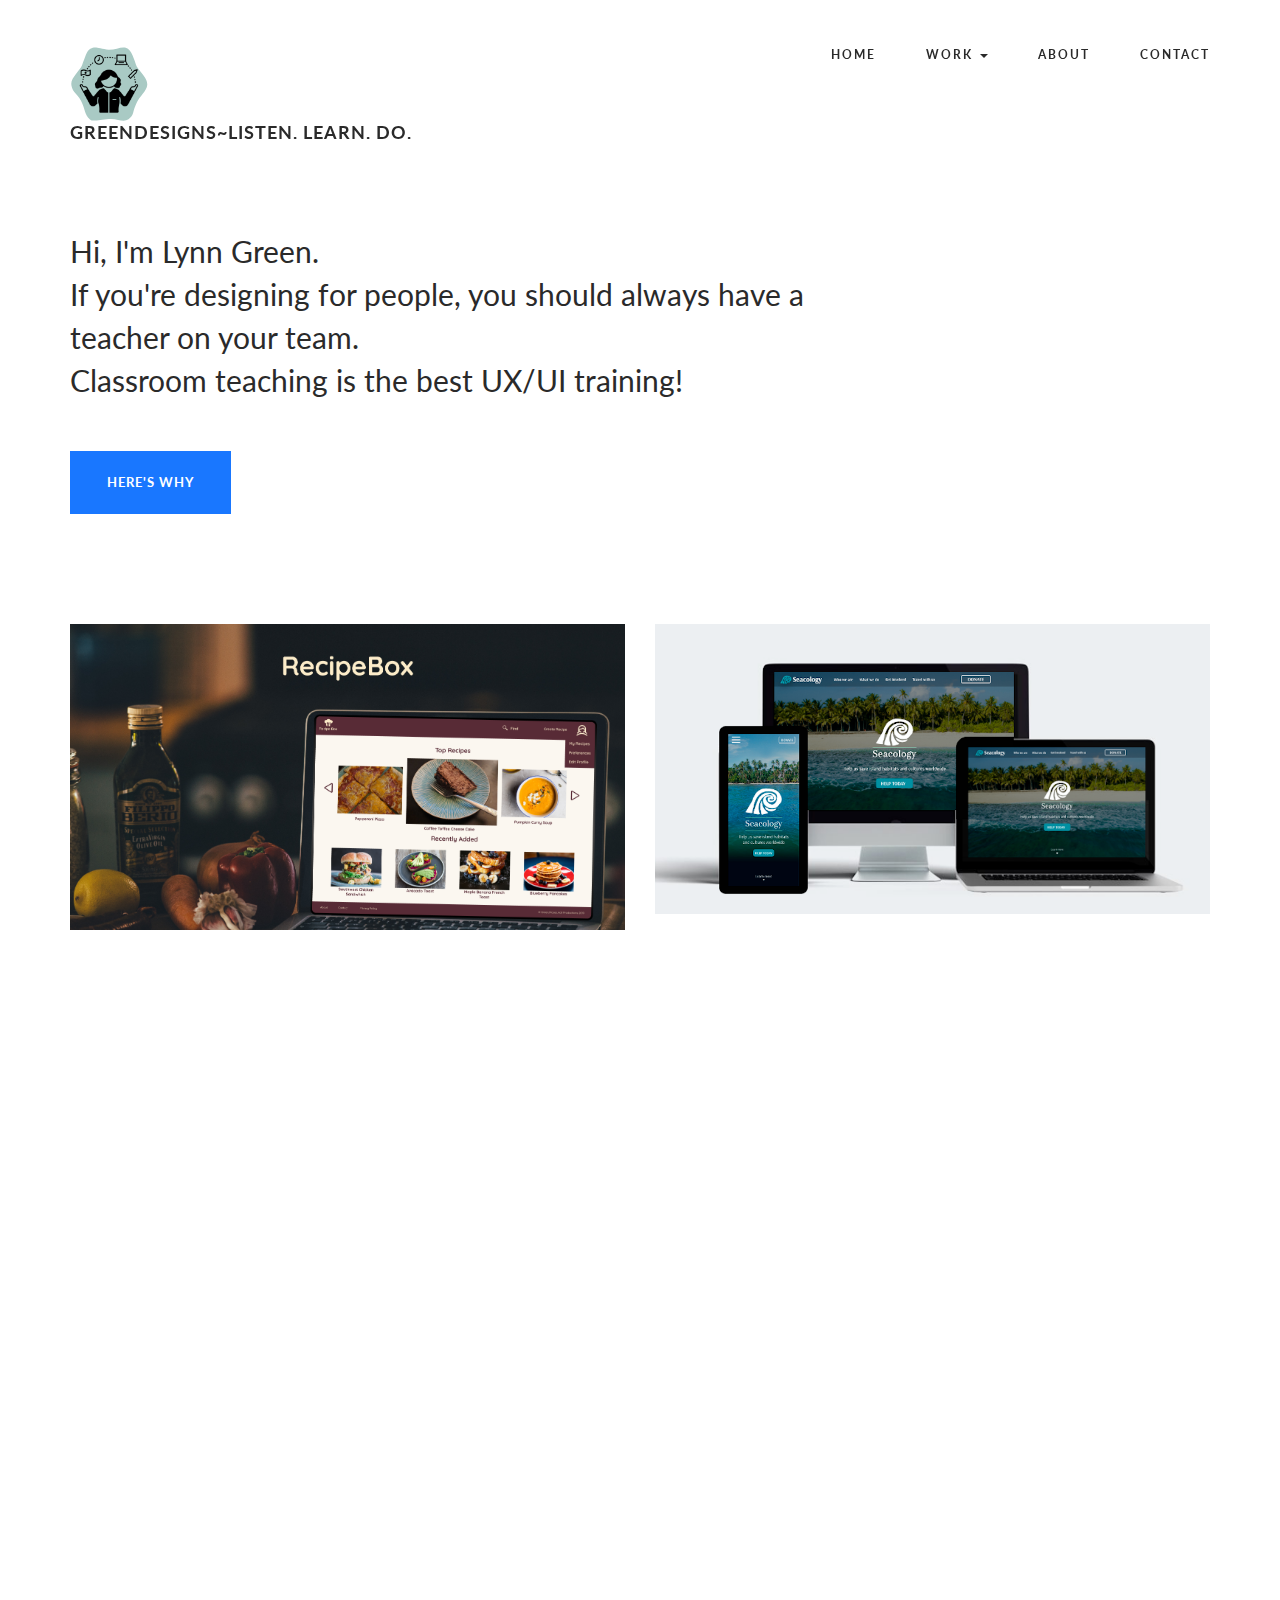
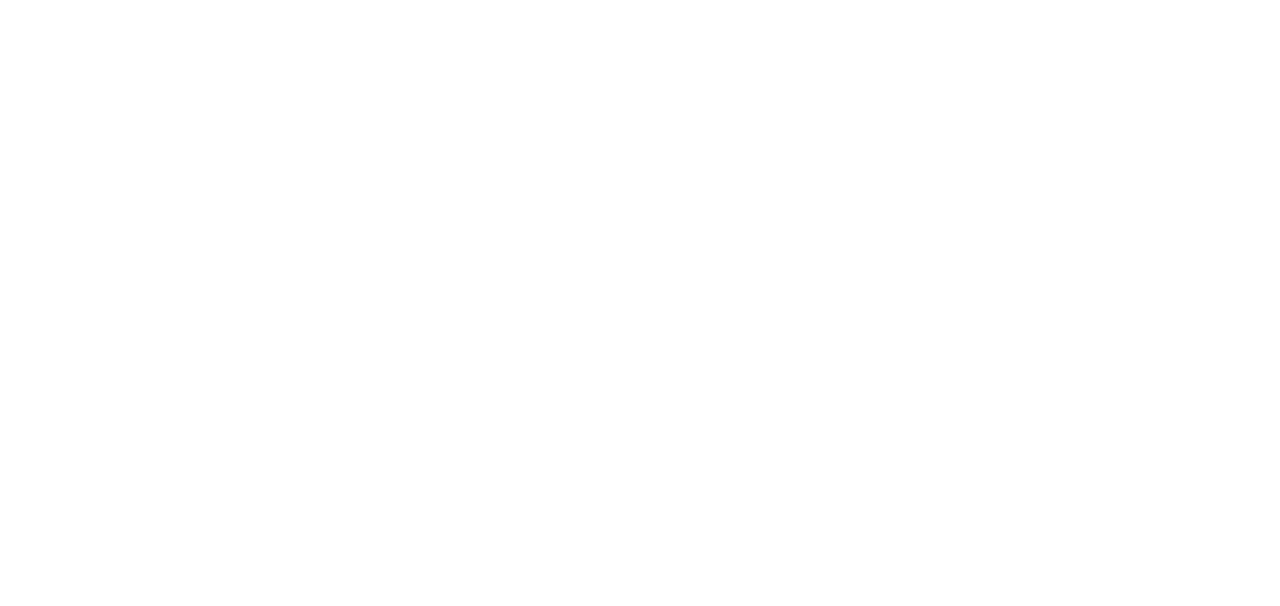
==== commit 66487c8c: "name change" ====
--- a/index.html
+++ b/index.html
@@ -146,7 +146,7 @@
     <div class="row">
       <div class="col-sm-6">
         <a href="recipebox.html" class="scrollreveal">
-          <img src="assets/images/recipeboxhero.png" class="img-responsive" alt="" />
+          <img src="assets/images/RecipeBoxHero.png" class="img-responsive" alt="" />
           <div class="overlay">
             <div class="content">
               <p>RecipeBox Details</p>
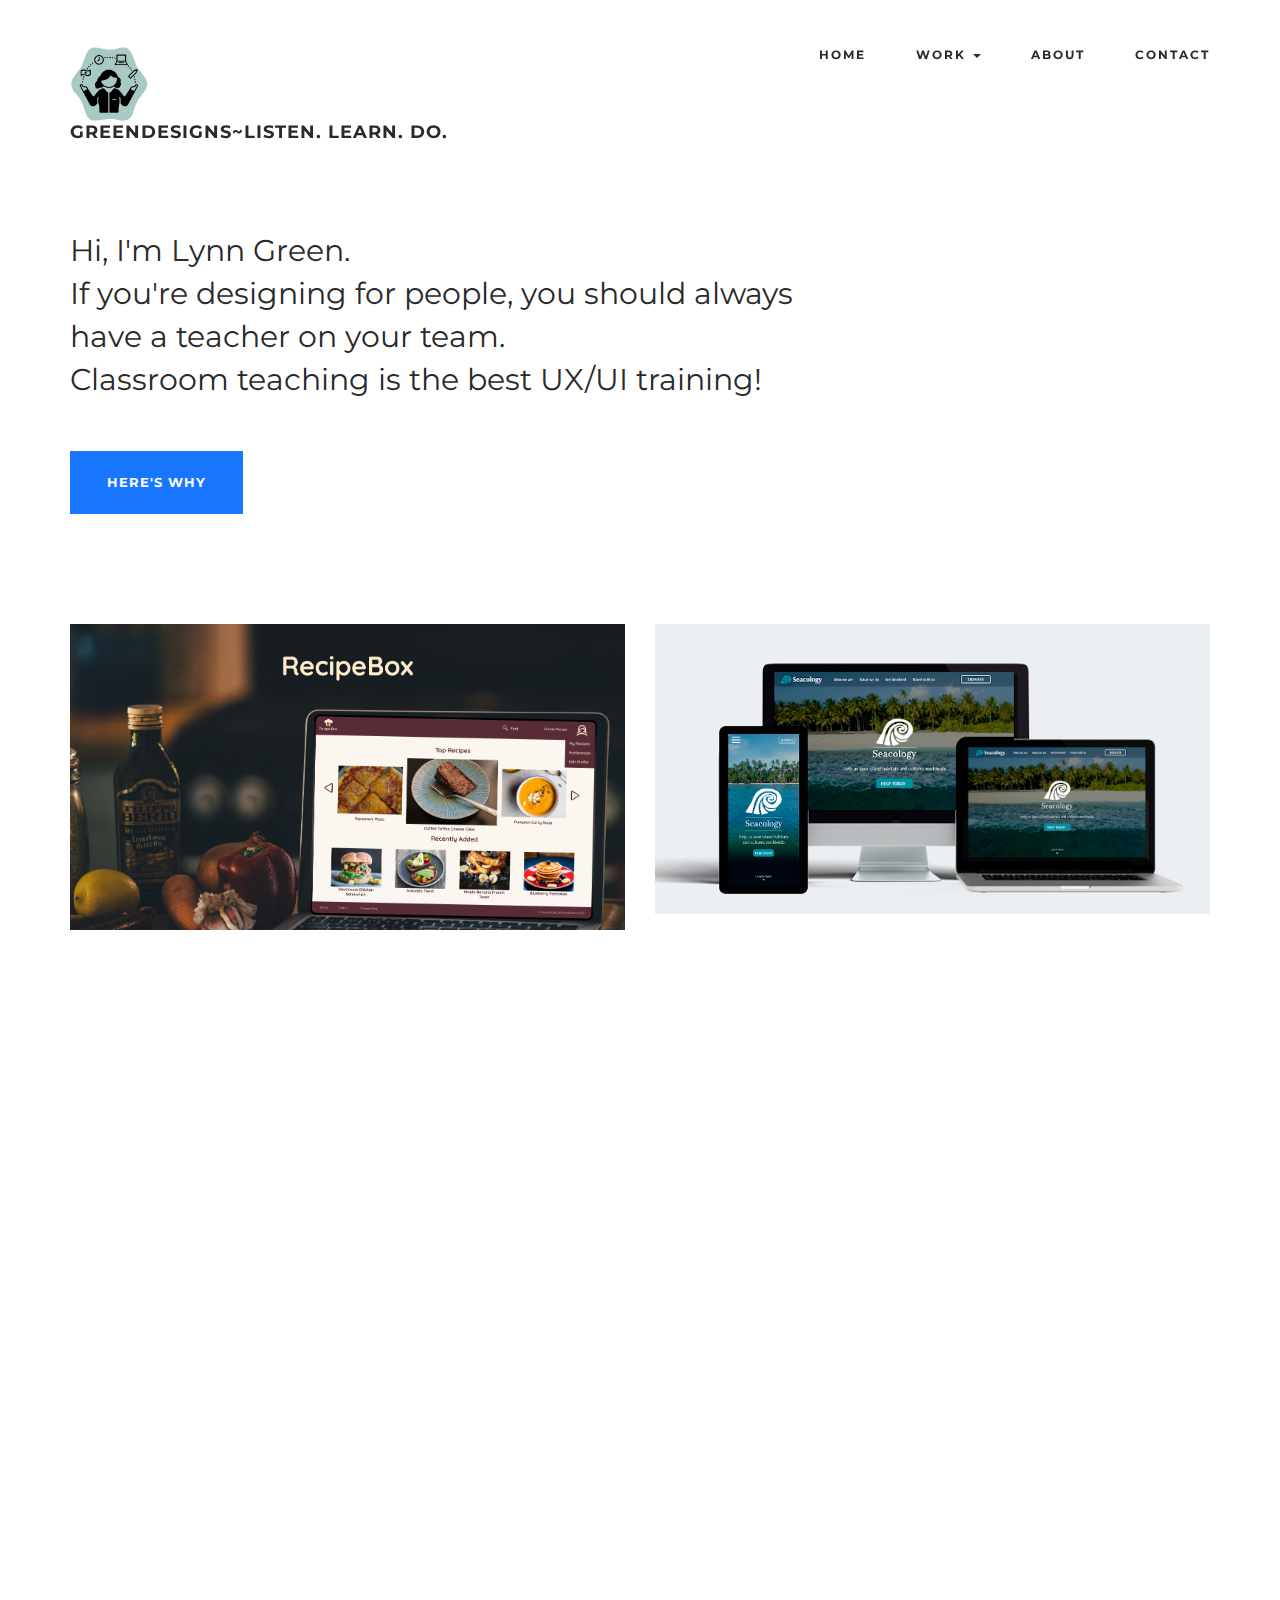
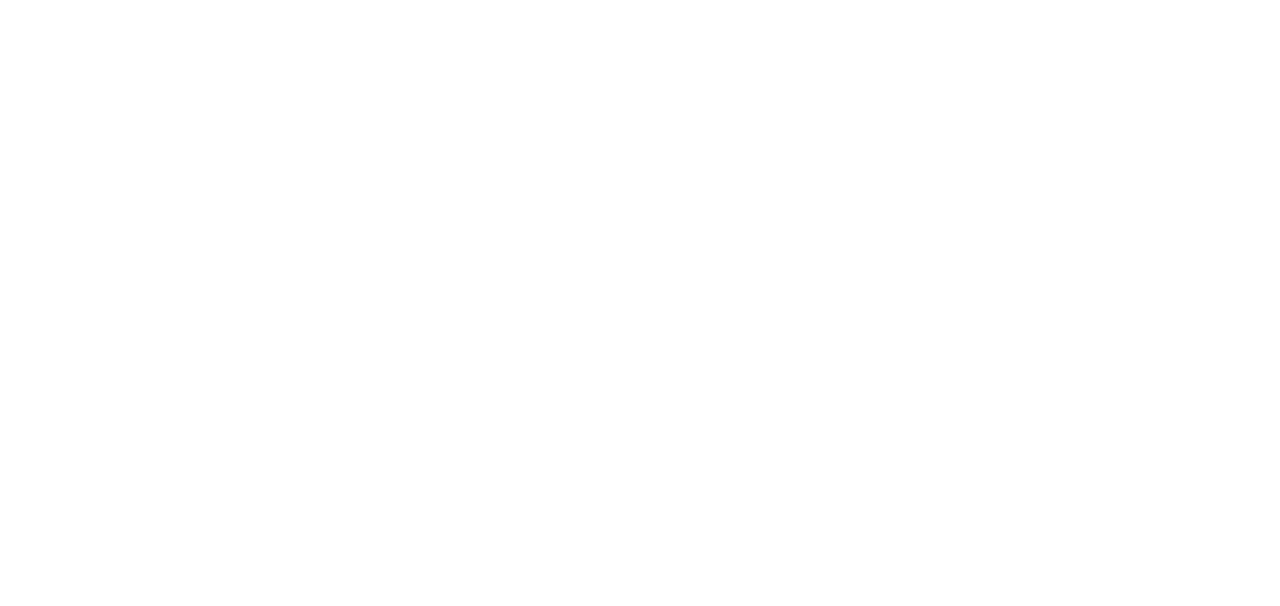
==== commit ed382781: "new font Montserrat" ====
--- a/index.html
+++ b/index.html
@@ -14,6 +14,7 @@
 
   <!-- Fonts -->
   <link href="https://fonts.googleapis.com/css?family=Lato:400,400i,700" rel="stylesheet">
+  <link href="https://fonts.googleapis.com/css?family=Montserrat&display=swap" rel="stylesheet">
   <link href="assets/vendor/fontawesome/css/font-awesome.min.css" rel="stylesheet" />
 
   <!-- CSS -->
@@ -201,11 +202,11 @@
 
      
       <div class="col-sm-6"> 
-        <a href="recipebox.html" class="scrollreveal">
-          <img src="assets/images/recipeboxherohero.png" class="img-responsive" alt="" />
-          <div class="overlay">
-            <div class="content">
-              <p>NWS Details</p>
+        <a href="#.html" class="scrollreveal">
+          <img src="assets/images/#" class="img-responsive" alt="" />
+          <div class="overlay">
+            <div class="content">
+              <p>Project Details</p>
             </div> <!-- /.content -->
           </div> <!-- /.overlay -->
         </a>
--- a/assets/css/style.css
+++ b/assets/css/style.css
@@ -40,7 +40,7 @@
  */
 
 body {
-    font-family: 'Lato', sans-serif;
+    font-family: 'Montserrat','Lato', sans-serif;
     color: #2A2A2A;
 }
 
